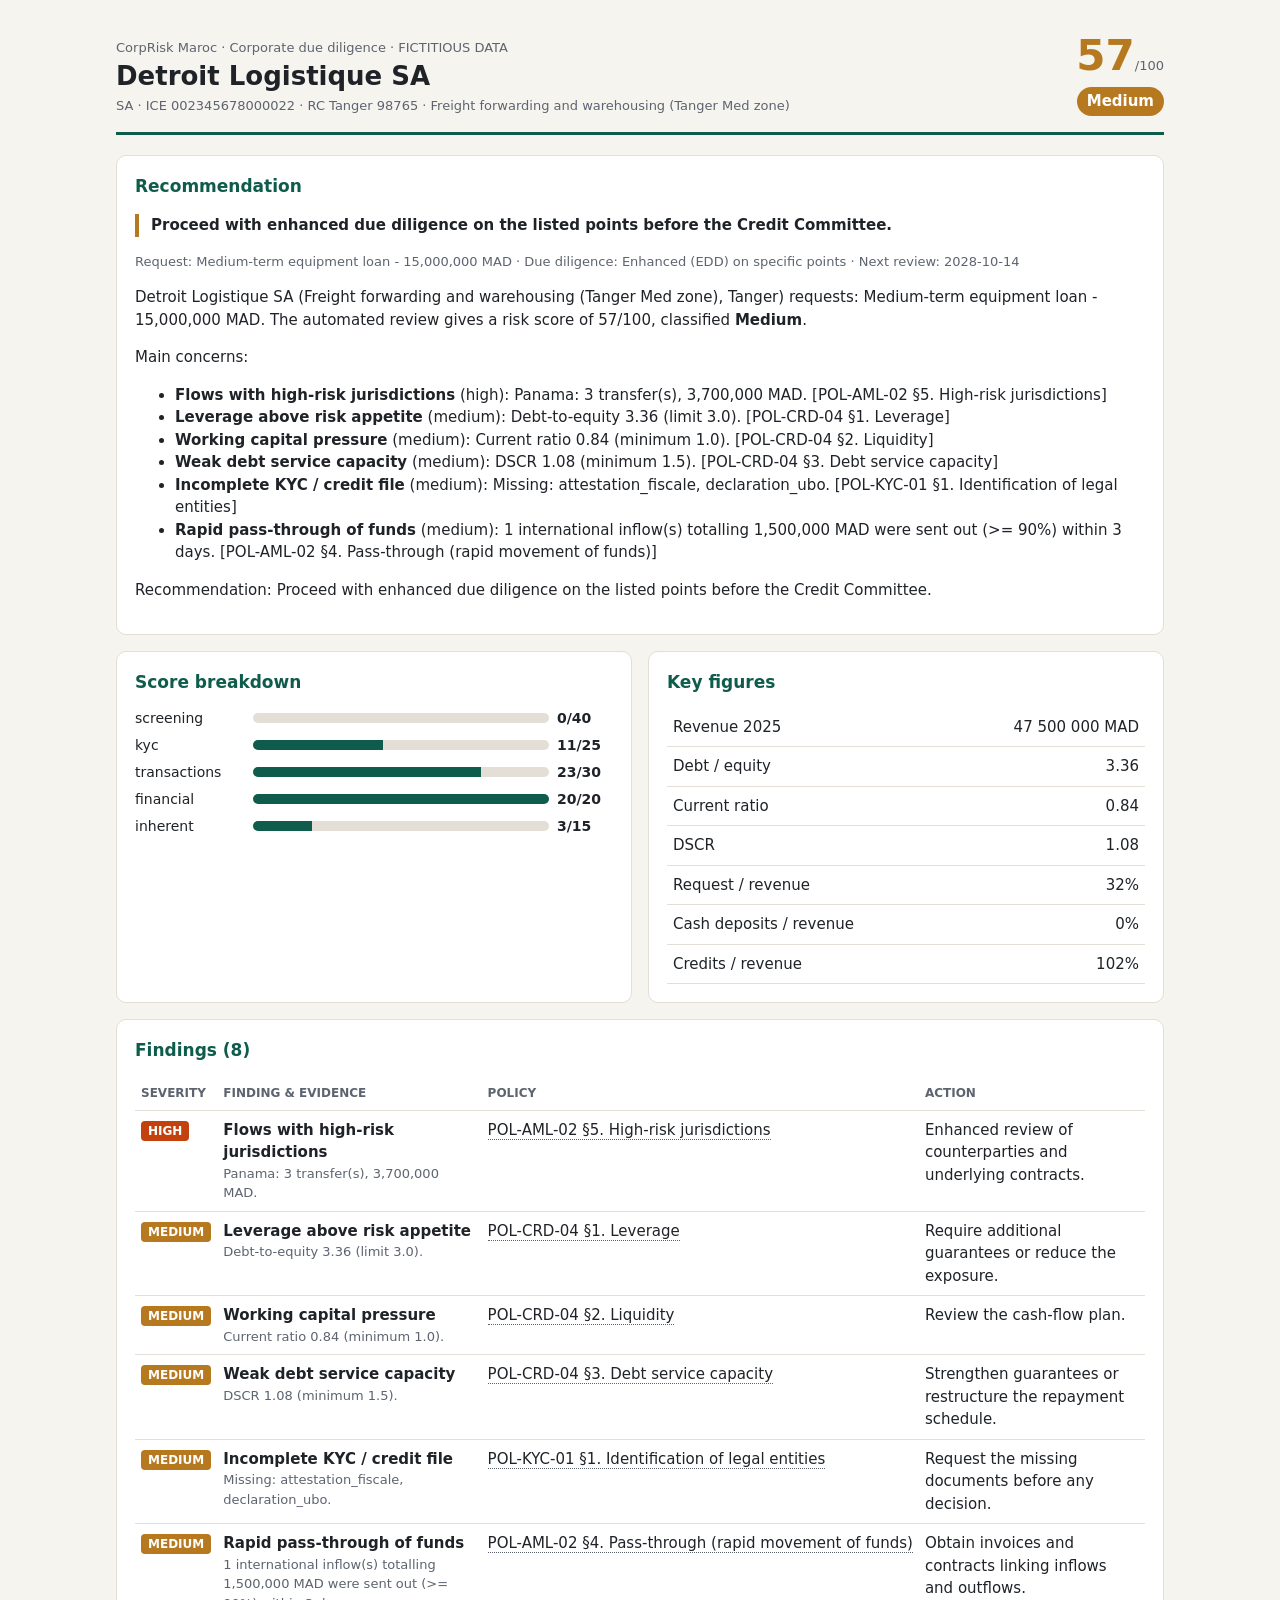
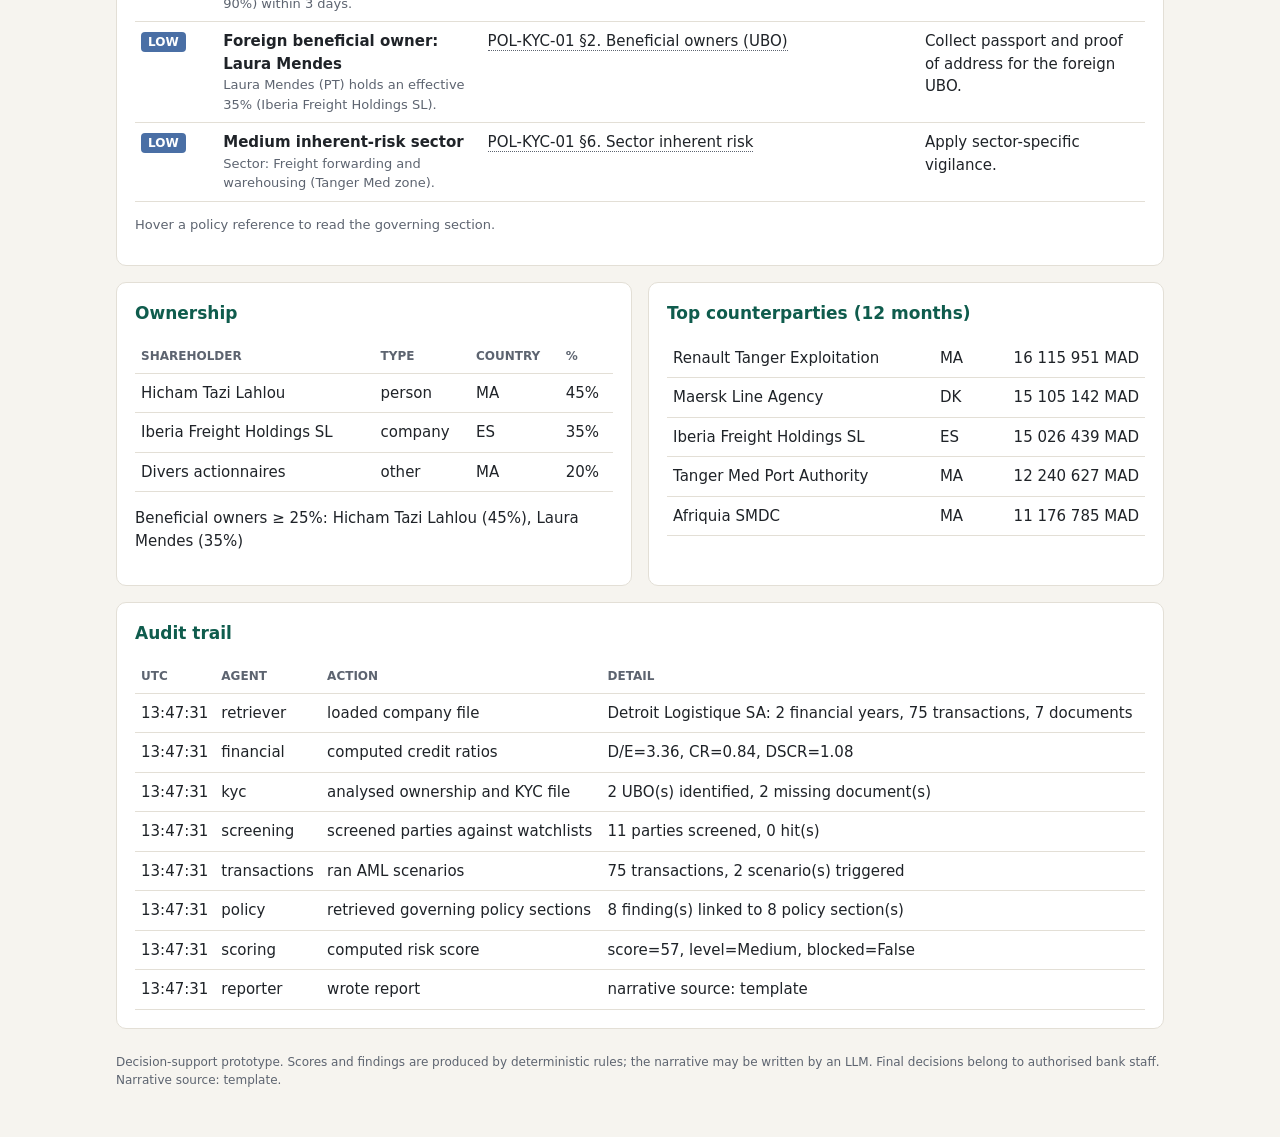
==== reports/C002.html @ 8aa22fc8 "CorpRisk Maroc: multi-agent due diligence prototype with Render deploy config" ====
<!doctype html><html lang="en"><head><meta charset="utf-8"><meta name="viewport" content="width=device-width,initial-scale=1">
<title>Due Diligence - Detroit Logistique SA</title>
<style>
:root{--bg:#f6f4ef;--card:#fff;--ink:#1f2328;--muted:#5d6470;--line:#e3dfd6;--accent:#0f5c4d}
@media (prefers-color-scheme:dark){:root{--bg:#16181b;--card:#1f2226;--ink:#e8e6e1;--muted:#a0a6ad;--line:#33373c;--accent:#4fb39b}}
*{box-sizing:border-box}body{margin:0;background:var(--bg);color:var(--ink);font:15px/1.5 system-ui,-apple-system,Segoe UI,Roboto,sans-serif}
main{max-width:1080px;margin:0 auto;padding:24px 16px 48px}
header{display:flex;flex-wrap:wrap;gap:16px;justify-content:space-between;align-items:flex-end;border-bottom:3px solid var(--accent);padding-bottom:16px;margin-bottom:20px}
h1{margin:0;font-size:26px}h2{font-size:17px;margin:0 0 12px;color:var(--accent)}
.muted{color:var(--muted);font-size:13px}.card{background:var(--card);border:1px solid var(--line);border-radius:10px;padding:18px;margin-bottom:16px}
.grid{display:grid;grid-template-columns:repeat(auto-fit,minmax(280px,1fr));gap:16px}
.score{text-align:right}.score b{font-size:42px;color:#b7791f}.pill{display:inline-block;padding:3px 10px;border-radius:99px;color:#fff;background:#b7791f;font-weight:600}
.sev{display:inline-block;color:#fff;border-radius:4px;padding:1px 7px;font-size:12px;text-transform:uppercase;font-weight:600}
table{width:100%;border-collapse:collapse}td,th{text-align:left;padding:8px 6px;border-bottom:1px solid var(--line);vertical-align:top}th{font-size:12px;color:var(--muted);text-transform:uppercase}
.num{text-align:right;white-space:nowrap}.ref{border-bottom:1px dotted var(--muted);cursor:help;white-space:nowrap}
.bar-row{display:grid;grid-template-columns:110px 1fr 56px;gap:8px;align-items:center;margin:6px 0;font-size:14px}
.bar{background:var(--line);height:10px;border-radius:5px;overflow:hidden}.bar div{background:var(--accent);height:100%}
.reco{border-left:4px solid #b7791f;padding-left:12px;font-weight:600}.esc{border-color:#b7791f}
.note{background:color-mix(in srgb,#b7791f 12%,transparent);padding:10px;border-radius:6px}ul.check{list-style:none;padding:0}ul.check li{margin:6px 0}
.scroll{overflow-x:auto}footer{color:var(--muted);font-size:12px;margin-top:24px}
</style></head><body><main>
<header><div><div class="muted">CorpRisk Maroc · Corporate due diligence · FICTITIOUS DATA</div><h1>Detroit Logistique SA</h1>
<div class="muted">SA · ICE 002345678000022 · RC Tanger 98765 · Freight forwarding and warehousing (Tanger Med zone)</div></div>
<div class="score"><b>57</b><span class="muted">/100</span><br><span class="pill">Medium</span></div></header>
<section class="card"><h2>Recommendation</h2><p class="reco">Proceed with enhanced due diligence on the listed points before the Credit Committee.</p>
<p class="muted">Request: Medium-term equipment loan - 15,000,000 MAD · Due diligence: Enhanced (EDD) on specific points · Next review: 2028-10-14</p>
<div><p>Detroit Logistique SA (Freight forwarding and warehousing (Tanger Med zone), Tanger) requests: Medium-term equipment loan - 15,000,000 MAD. The automated review gives a risk score of 57/100, classified <strong>Medium</strong>.</p><p>Main concerns:</p><ul><li><strong>Flows with high-risk jurisdictions</strong> (high): Panama: 3 transfer(s), 3,700,000 MAD. [POL-AML-02 §5. High-risk jurisdictions]</li><li><strong>Leverage above risk appetite</strong> (medium): Debt-to-equity 3.36 (limit 3.0). [POL-CRD-04 §1. Leverage]</li><li><strong>Working capital pressure</strong> (medium): Current ratio 0.84 (minimum 1.0). [POL-CRD-04 §2. Liquidity]</li><li><strong>Weak debt service capacity</strong> (medium): DSCR 1.08 (minimum 1.5). [POL-CRD-04 §3. Debt service capacity]</li><li><strong>Incomplete KYC / credit file</strong> (medium): Missing: attestation_fiscale, declaration_ubo. [POL-KYC-01 §1. Identification of legal entities]</li><li><strong>Rapid pass-through of funds</strong> (medium): 1 international inflow(s) totalling 1,500,000 MAD were sent out (&gt;= 90%) within 3 days. [POL-AML-02 §4. Pass-through (rapid movement of funds)]</li></ul><p>Recommendation: Proceed with enhanced due diligence on the listed points before the Credit Committee.</p></div></section>
<div class="grid"><section class="card"><h2>Score breakdown</h2><div class='bar-row'><span>screening</span><div class='bar'><div style='width:0%'></div></div><b>0/40</b></div><div class='bar-row'><span>kyc</span><div class='bar'><div style='width:44%'></div></div><b>11/25</b></div><div class='bar-row'><span>transactions</span><div class='bar'><div style='width:77%'></div></div><b>23/30</b></div><div class='bar-row'><span>financial</span><div class='bar'><div style='width:100%'></div></div><b>20/20</b></div><div class='bar-row'><span>inherent</span><div class='bar'><div style='width:20%'></div></div><b>3/15</b></div></section>
<section class="card"><h2>Key figures</h2><table>
<tr><td>Revenue 2025</td><td class="num">47 500 000 MAD</td></tr>
<tr><td>Debt / equity</td><td class="num">3.36</td></tr><tr><td>Current ratio</td><td class="num">0.84</td></tr>
<tr><td>DSCR</td><td class="num">1.08</td></tr><tr><td>Request / revenue</td><td class="num">32%</td></tr>
<tr><td>Cash deposits / revenue</td><td class="num">0%</td></tr><tr><td>Credits / revenue</td><td class="num">102%</td></tr>
</table></section></div>

<section class="card"><h2>Findings (8)</h2><div class="scroll"><table><tr><th>Severity</th><th>Finding &amp; evidence</th><th>Policy</th><th>Action</th></tr><tr><td><span class='sev' style='background:#c2410c'>high</span></td><td><strong>Flows with high-risk jurisdictions</strong><div class='muted'>Panama: 3 transfer(s), 3,700,000 MAD.</div></td><td><span class='ref' title='Transfers to or from jurisdictions subject to a FATF call for action, or listed as high-secrecy jurisdictions in the bank&#x27;s country risk list, require enhanced review of the counterparty and the underlying contract or invoice.'>POL-AML-02 §5. High-risk jurisdictions</span></td><td>Enhanced review of counterparties and underlying contracts.</td></tr><tr><td><span class='sev' style='background:#b7791f'>medium</span></td><td><strong>Leverage above risk appetite</strong><div class='muted'>Debt-to-equity 3.36 (limit 3.0).</div></td><td><span class='ref' title='The debt-to-equity ratio (total liabilities / equity) should not exceed 3.0. Above 3.0 the file requires additional guarantees or a reduced exposure.'>POL-CRD-04 §1. Leverage</span></td><td>Require additional guarantees or reduce the exposure.</td></tr><tr><td><span class='sev' style='background:#b7791f'>medium</span></td><td><strong>Working capital pressure</strong><div class='muted'>Current ratio 0.84 (minimum 1.0).</div></td><td><span class='ref' title='The current ratio (current assets / current liabilities) should be at least 1.0. A ratio below 1.0 indicates working capital pressure.'>POL-CRD-04 §2. Liquidity</span></td><td>Review the cash-flow plan.</td></tr><tr><td><span class='sev' style='background:#b7791f'>medium</span></td><td><strong>Weak debt service capacity</strong><div class='muted'>DSCR 1.08 (minimum 1.5).</div></td><td><span class='ref' title='The debt service coverage ratio (EBITDA / annual debt service) should be at least 1.5. Between 1.0 and 1.5 the file is acceptable only with strong guarantees. Below 1.0 the request is outside risk appetite.'>POL-CRD-04 §3. Debt service capacity</span></td><td>Strengthen guarantees or restructure the repayment schedule.</td></tr><tr><td><span class='sev' style='background:#b7791f'>medium</span></td><td><strong>Incomplete KYC / credit file</strong><div class='muted'>Missing: attestation_fiscale, declaration_ubo.</div></td><td><span class='ref' title='Every corporate customer must provide its statutes, a recent extract of the commercial register (modèle J), its ICE number, and the identity documents (CNIE or passport) of every director and legal representative. Files missing any of these documents cannot be approved.'>POL-KYC-01 §1. Identification of legal entities</span></td><td>Request the missing documents before any decision.</td></tr><tr><td><span class='sev' style='background:#b7791f'>medium</span></td><td><strong>Rapid pass-through of funds</strong><div class='muted'>1 international inflow(s) totalling 1,500,000 MAD were sent out (&gt;= 90%) within 3 days.</div></td><td><span class='ref' title='An incoming international transfer followed within 3 days by outgoing transfers of 90% or more of the amount, with no apparent economic link, is a pass-through indicator often associated with layering.'>POL-AML-02 §4. Pass-through (rapid movement of funds)</span></td><td>Obtain invoices and contracts linking inflows and outflows.</td></tr><tr><td><span class='sev' style='background:#4a6fa5'>low</span></td><td><strong>Foreign beneficial owner: Laura Mendes</strong><div class='muted'>Laura Mendes (PT) holds an effective 35% (Iberia Freight Holdings SL).</div></td><td><span class='ref' title='The bank must identify every natural person who directly or indirectly owns 25% or more of the capital or voting rights, or who otherwise exercises control. When a shareholder is a legal entity, the bank must look through the ownership chain until the natural persons are identified. If no beneficial owner can be identi…'>POL-KYC-01 §2. Beneficial owners (UBO)</span></td><td>Collect passport and proof of address for the foreign UBO.</td></tr><tr><td><span class='sev' style='background:#4a6fa5'>low</span></td><td><strong>Medium inherent-risk sector</strong><div class='muted'>Sector: Freight forwarding and warehousing (Tanger Med zone).</div></td><td><span class='ref' title='Real estate development, general import/export trading, money exchange, precious metals and cash-intensive businesses are classified as high inherent-risk sectors. Logistics and construction are medium. Agriculture, manufacturing with audited accounts, and regulated professions are low.'>POL-KYC-01 §6. Sector inherent risk</span></td><td>Apply sector-specific vigilance.</td></tr></table></div>
<p class="muted">Hover a policy reference to read the governing section.</p></section>
<div class="grid"><section class="card"><h2>Ownership</h2><table><tr><th>Shareholder</th><th>Type</th><th>Country</th><th>%</th></tr><tr><td>Hicham Tazi Lahlou</td><td>person</td><td>MA</td><td>45%</td></tr><tr><td>Iberia Freight Holdings SL</td><td>company</td><td>ES</td><td>35%</td></tr><tr><td>Divers actionnaires</td><td>other</td><td>MA</td><td>20%</td></tr></table>
<p>Beneficial owners ≥ 25%: Hicham Tazi Lahlou (45%), Laura Mendes (35%)</p></section>
<section class="card"><h2>Top counterparties (12 months)</h2><table><tr><td>Renault Tanger Exploitation</td><td>MA</td><td class='num'>16 115 951 MAD</td></tr><tr><td>Maersk Line Agency</td><td>DK</td><td class='num'>15 105 142 MAD</td></tr><tr><td>Iberia Freight Holdings SL</td><td>ES</td><td class='num'>15 026 439 MAD</td></tr><tr><td>Tanger Med Port Authority</td><td>MA</td><td class='num'>12 240 627 MAD</td></tr><tr><td>Afriquia SMDC</td><td>MA</td><td class='num'>11 176 785 MAD</td></tr></table></section></div>
<section class="card"><h2>Audit trail</h2><div class="scroll"><table><tr><th>UTC</th><th>Agent</th><th>Action</th><th>Detail</th></tr><tr><td>13:47:31</td><td>retriever</td><td>loaded company file</td><td>Detroit Logistique SA: 2 financial years, 75 transactions, 7 documents</td></tr><tr><td>13:47:31</td><td>financial</td><td>computed credit ratios</td><td>D/E=3.36, CR=0.84, DSCR=1.08</td></tr><tr><td>13:47:31</td><td>kyc</td><td>analysed ownership and KYC file</td><td>2 UBO(s) identified, 2 missing document(s)</td></tr><tr><td>13:47:31</td><td>screening</td><td>screened parties against watchlists</td><td>11 parties screened, 0 hit(s)</td></tr><tr><td>13:47:31</td><td>transactions</td><td>ran AML scenarios</td><td>75 transactions, 2 scenario(s) triggered</td></tr><tr><td>13:47:31</td><td>policy</td><td>retrieved governing policy sections</td><td>8 finding(s) linked to 8 policy section(s)</td></tr><tr><td>13:47:31</td><td>scoring</td><td>computed risk score</td><td>score=57, level=Medium, blocked=False</td></tr><tr><td>13:47:31</td><td>reporter</td><td>wrote report</td><td>narrative source: template</td></tr></table></div></section>
<footer>Decision-support prototype. Scores and findings are produced by deterministic rules; the narrative may be written by an LLM.
Final decisions belong to authorised bank staff. Narrative source: template.</footer>
</main></body></html>
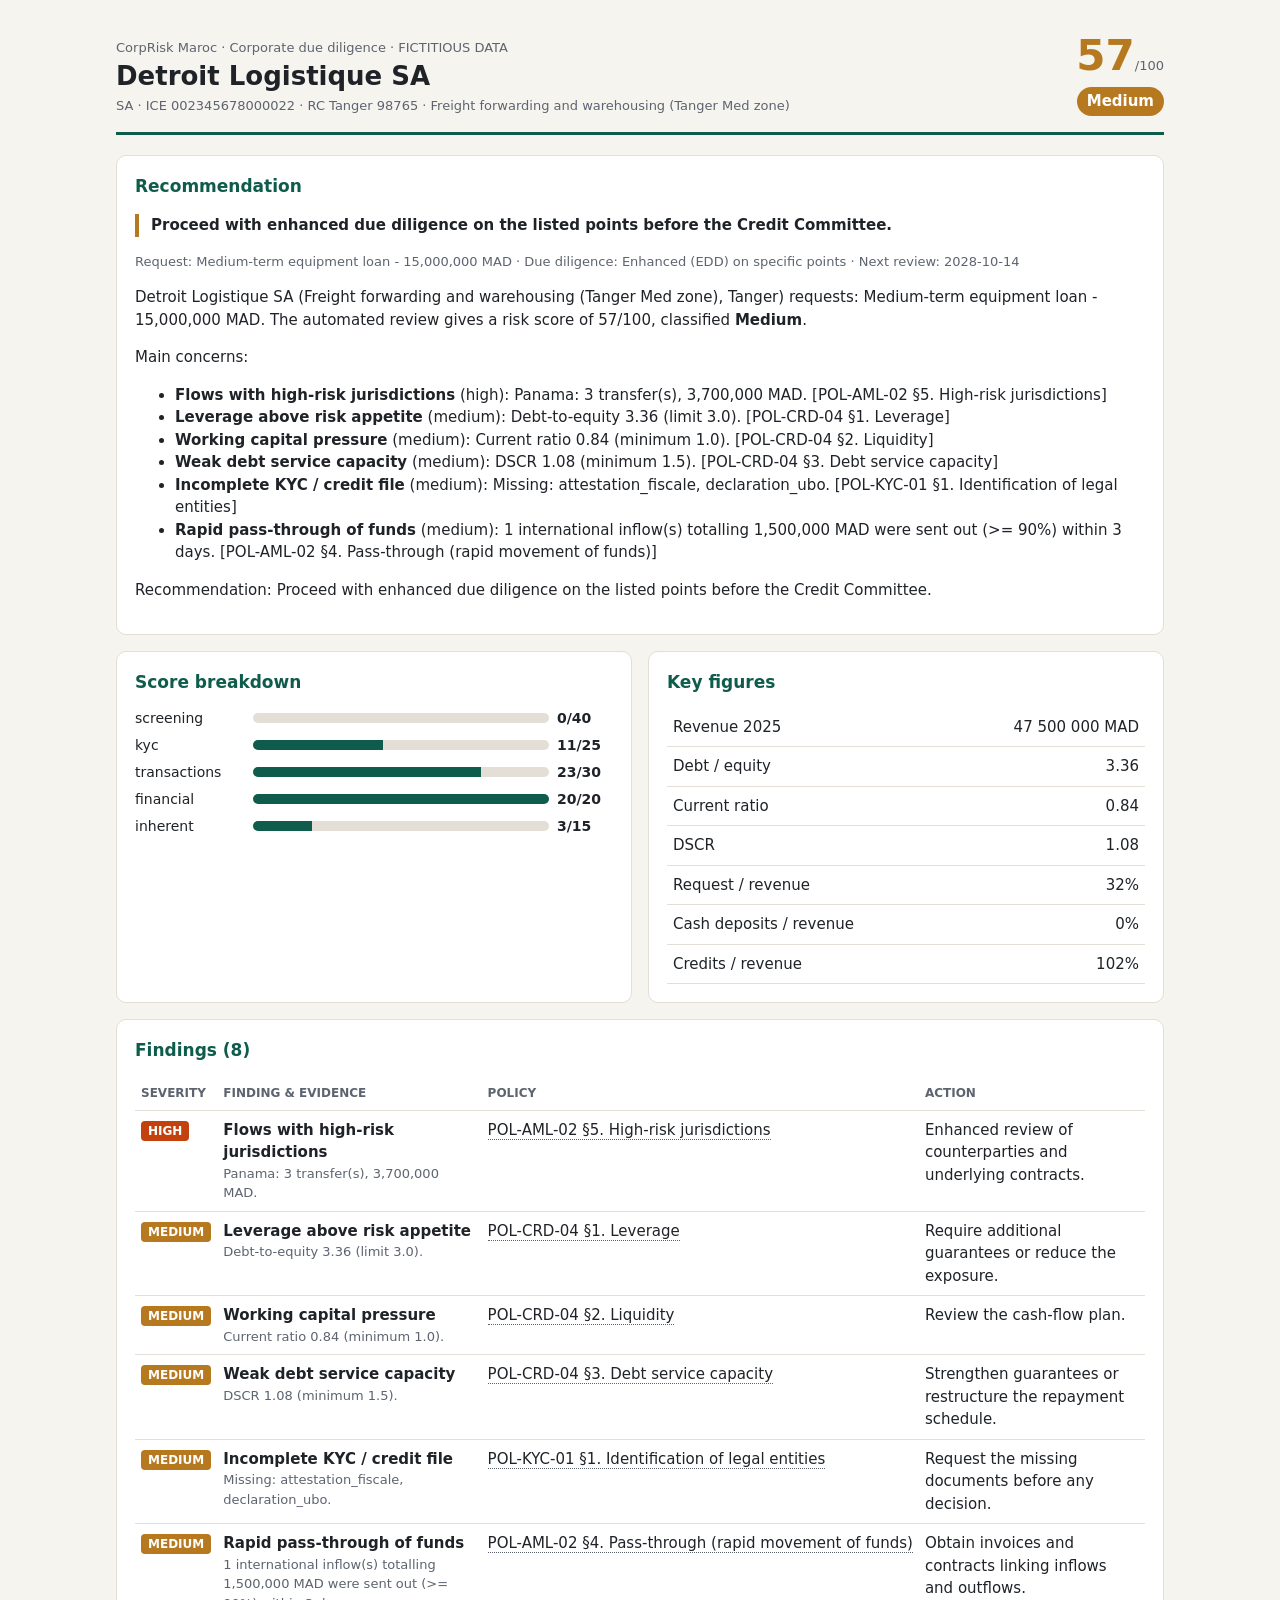
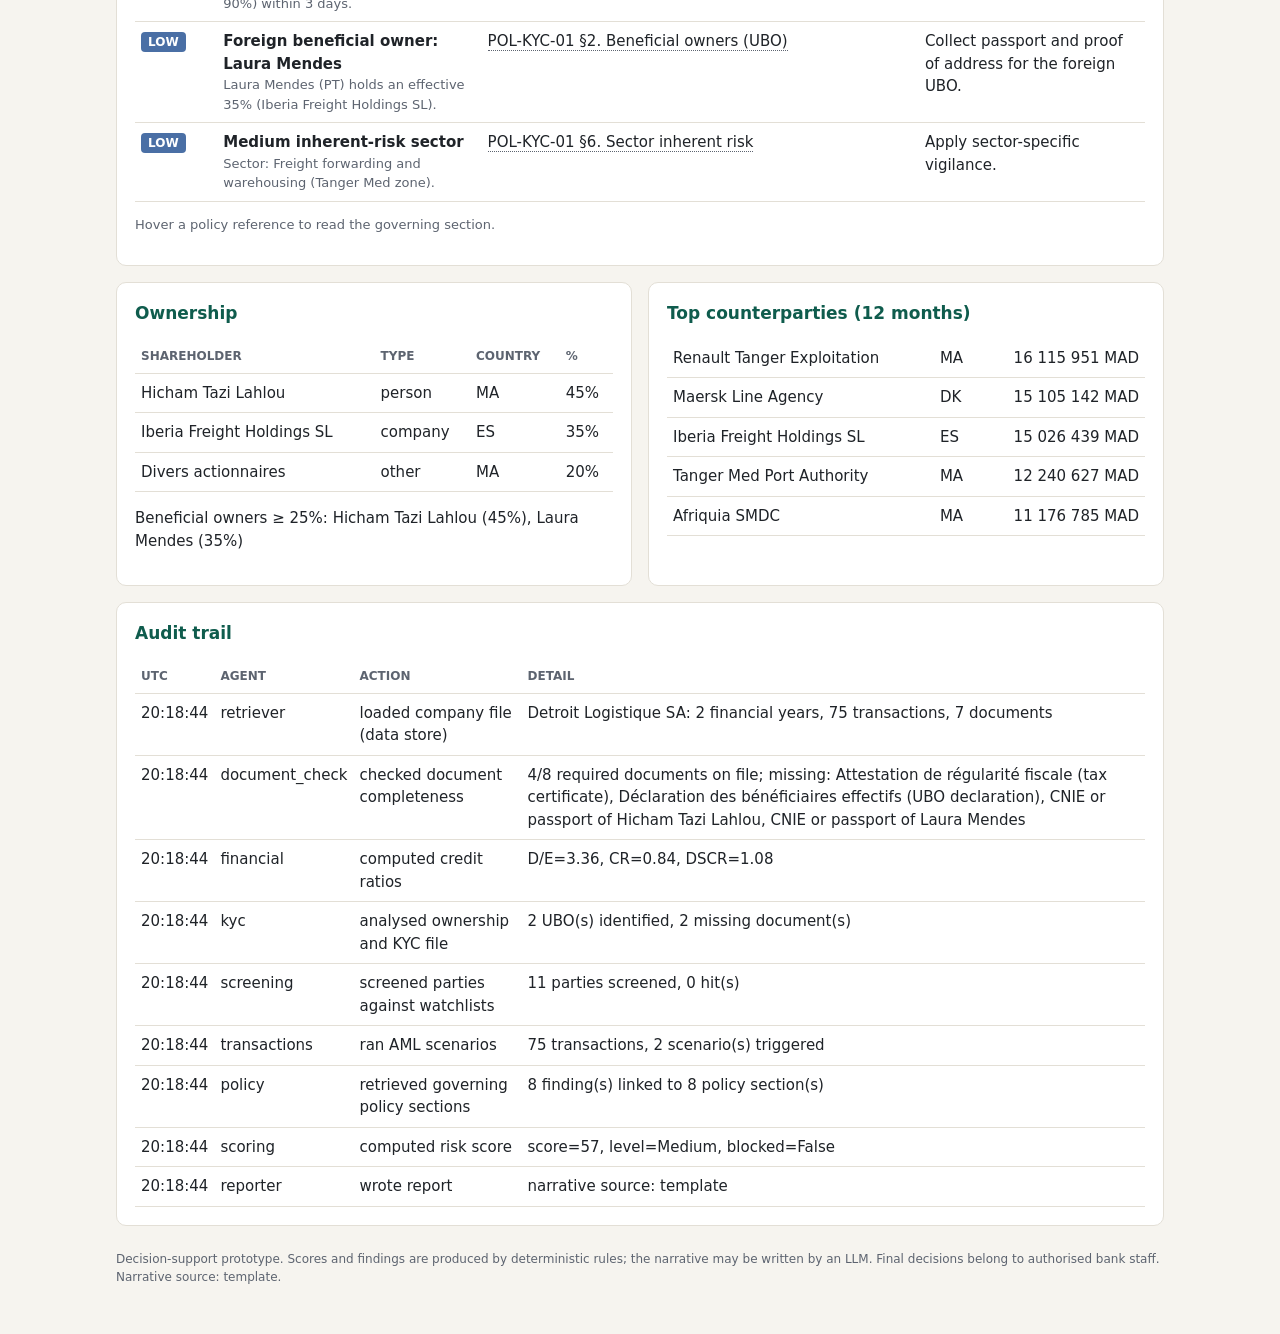
==== commit c20b3b23: "Upload interface: LLM document reading, document gate, OpenAI/Anthropic extraction with fallback - A" ====
--- a/reports/C002.html
+++ b/reports/C002.html
@@ -38,7 +38,7 @@
 <div class="grid"><section class="card"><h2>Ownership</h2><table><tr><th>Shareholder</th><th>Type</th><th>Country</th><th>%</th></tr><tr><td>Hicham Tazi Lahlou</td><td>person</td><td>MA</td><td>45%</td></tr><tr><td>Iberia Freight Holdings SL</td><td>company</td><td>ES</td><td>35%</td></tr><tr><td>Divers actionnaires</td><td>other</td><td>MA</td><td>20%</td></tr></table>
 <p>Beneficial owners ≥ 25%: Hicham Tazi Lahlou (45%), Laura Mendes (35%)</p></section>
 <section class="card"><h2>Top counterparties (12 months)</h2><table><tr><td>Renault Tanger Exploitation</td><td>MA</td><td class='num'>16 115 951 MAD</td></tr><tr><td>Maersk Line Agency</td><td>DK</td><td class='num'>15 105 142 MAD</td></tr><tr><td>Iberia Freight Holdings SL</td><td>ES</td><td class='num'>15 026 439 MAD</td></tr><tr><td>Tanger Med Port Authority</td><td>MA</td><td class='num'>12 240 627 MAD</td></tr><tr><td>Afriquia SMDC</td><td>MA</td><td class='num'>11 176 785 MAD</td></tr></table></section></div>
-<section class="card"><h2>Audit trail</h2><div class="scroll"><table><tr><th>UTC</th><th>Agent</th><th>Action</th><th>Detail</th></tr><tr><td>13:47:31</td><td>retriever</td><td>loaded company file</td><td>Detroit Logistique SA: 2 financial years, 75 transactions, 7 documents</td></tr><tr><td>13:47:31</td><td>financial</td><td>computed credit ratios</td><td>D/E=3.36, CR=0.84, DSCR=1.08</td></tr><tr><td>13:47:31</td><td>kyc</td><td>analysed ownership and KYC file</td><td>2 UBO(s) identified, 2 missing document(s)</td></tr><tr><td>13:47:31</td><td>screening</td><td>screened parties against watchlists</td><td>11 parties screened, 0 hit(s)</td></tr><tr><td>13:47:31</td><td>transactions</td><td>ran AML scenarios</td><td>75 transactions, 2 scenario(s) triggered</td></tr><tr><td>13:47:31</td><td>policy</td><td>retrieved governing policy sections</td><td>8 finding(s) linked to 8 policy section(s)</td></tr><tr><td>13:47:31</td><td>scoring</td><td>computed risk score</td><td>score=57, level=Medium, blocked=False</td></tr><tr><td>13:47:31</td><td>reporter</td><td>wrote report</td><td>narrative source: template</td></tr></table></div></section>
+<section class="card"><h2>Audit trail</h2><div class="scroll"><table><tr><th>UTC</th><th>Agent</th><th>Action</th><th>Detail</th></tr><tr><td>20:18:44</td><td>retriever</td><td>loaded company file (data store)</td><td>Detroit Logistique SA: 2 financial years, 75 transactions, 7 documents</td></tr><tr><td>20:18:44</td><td>document_check</td><td>checked document completeness</td><td>4/8 required documents on file; missing: Attestation de régularité fiscale (tax certificate), Déclaration des bénéficiaires effectifs (UBO declaration), CNIE or passport of Hicham Tazi Lahlou, CNIE or passport of Laura Mendes</td></tr><tr><td>20:18:44</td><td>financial</td><td>computed credit ratios</td><td>D/E=3.36, CR=0.84, DSCR=1.08</td></tr><tr><td>20:18:44</td><td>kyc</td><td>analysed ownership and KYC file</td><td>2 UBO(s) identified, 2 missing document(s)</td></tr><tr><td>20:18:44</td><td>screening</td><td>screened parties against watchlists</td><td>11 parties screened, 0 hit(s)</td></tr><tr><td>20:18:44</td><td>transactions</td><td>ran AML scenarios</td><td>75 transactions, 2 scenario(s) triggered</td></tr><tr><td>20:18:44</td><td>policy</td><td>retrieved governing policy sections</td><td>8 finding(s) linked to 8 policy section(s)</td></tr><tr><td>20:18:44</td><td>scoring</td><td>computed risk score</td><td>score=57, level=Medium, blocked=False</td></tr><tr><td>20:18:44</td><td>reporter</td><td>wrote report</td><td>narrative source: template</td></tr></table></div></section>
 <footer>Decision-support prototype. Scores and findings are produced by deterministic rules; the narrative may be written by an LLM.
 Final decisions belong to authorised bank staff. Narrative source: template.</footer>
 </main></body></html>
